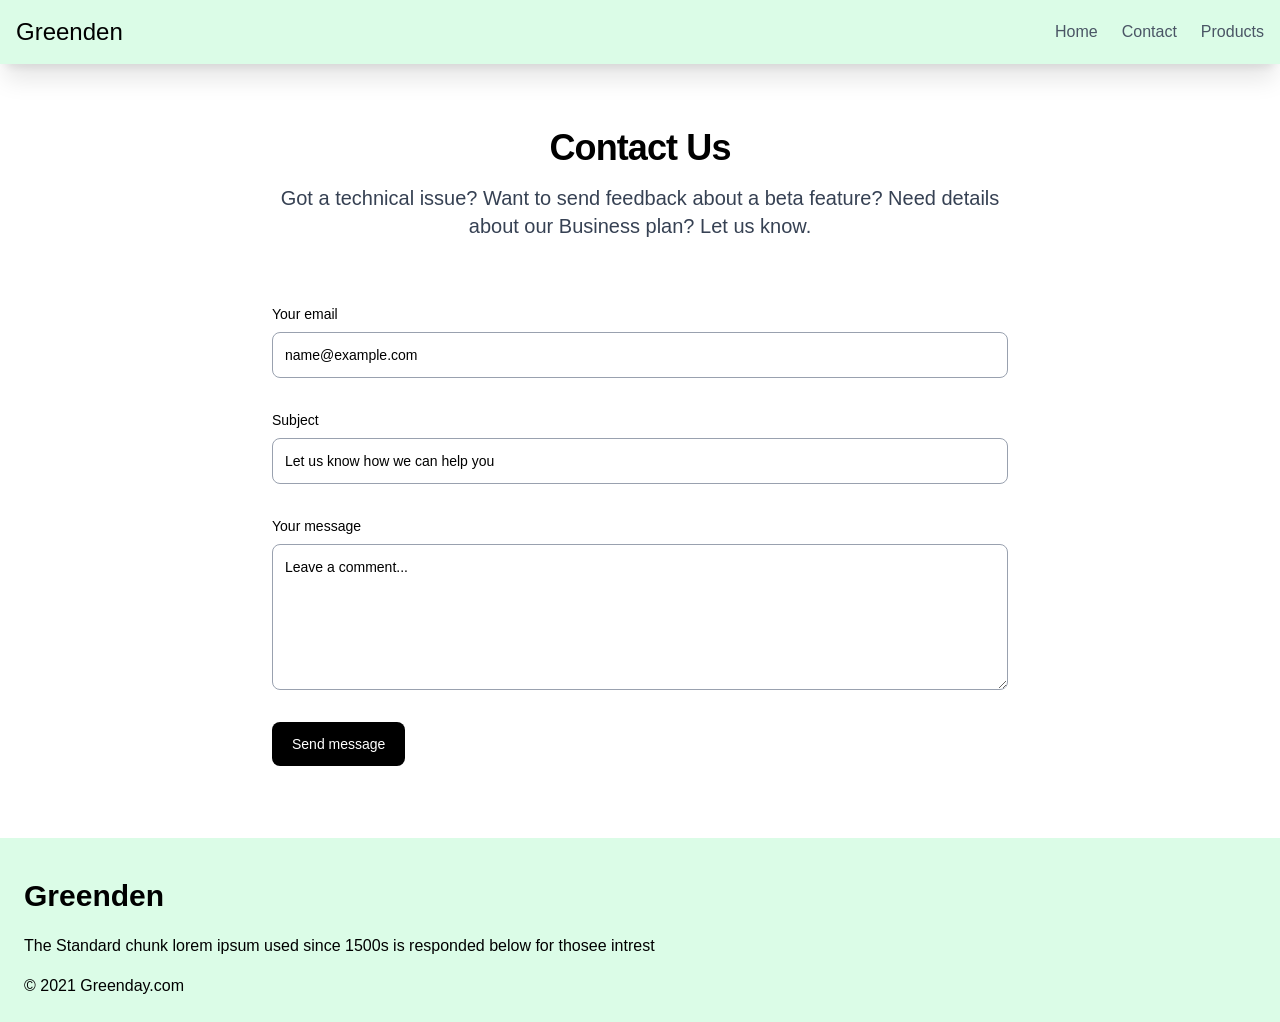
==== contact.html @ d9f5bf0a "greenden project" ====
<!DOCTYPE html>
<html lang="en">

<head>
    <meta charset="UTF-8">
    <meta name="viewport" content="width=device-width, initial-scale=1.0">
    <title>Greenden</title>
    <link href="./src/output.css" rel="stylesheet">
</head>

<body>
    <nav class="bg-green-100 p-4 flex items-center justify-between shadow-xl sticky top-0 z-10">
        <h1 class="text-2xl">Greenden</h1>

        <svg xmlns="http://www.w3.org/2000/svg" fill="none" viewBox="0 0 24 24" stroke-width="1.5" stroke="currentColor"
            class="size-6 md:hidden">
            <path stroke-linecap="round" stroke-linejoin="round" d="M3.75 6.75h16.5M3.75 12h16.5m-16.5 5.25h16.5" />
        </svg>


        <ul class="flex gap-6 text-gray-600 hidden md:flex">
            <li>
                <a class="hover:underline hover:text-black" href="./index.html">Home</a>
            </li>

            <li>
                <a class="hover:underline hover:text-black" href="contact.html">Contact</a>
            </li>

            <li>
                <a class="hover:underline hover:text-black" href="product.html">Products</a>
            </li>
        </ul>
    </nav>
<section class="bg-white">
    <div class="py-8 lg:py-16 px-4 mx-auto max-w-screen-md">

        <h2 class="mb-4 text-4xl tracking-tight font-extrabold text-center text-black">
            Contact Us
        </h2>

        <p class="mb-8 lg:mb-16 font-light text-center text-gray-700 sm:text-xl">
            Got a technical issue? Want to send feedback about a beta feature?
            Need details about our Business plan? Let us know.
        </p>

        <form action="#" class="space-y-8">

            <!-- Email -->
            <div>
                <label for="email"
                    class="block mb-2 text-sm font-medium text-black">
                    Your email
                </label>

                <input type="email"
                    id="email"
                    class="block w-full p-3 text-sm text-black bg-white border border-gray-400 rounded-lg focus:ring-2 focus:ring-green-500 focus:border-green-500"
                    placeholder="name@example.com"
                    required>
            </div>

            <!-- Subject -->
            <div>
                <label for="subject"
                    class="block mb-2 text-sm font-medium text-black">
                    Subject
                </label>

                <input type="text"
                    id="subject"
                    class="block w-full p-3 text-sm text-black bg-white border border-gray-400 rounded-lg focus:ring-2 focus:ring-green-500 focus:border-green-500"
                    placeholder="Let us know how we can help you"
                    required>
            </div>

            <!-- Message -->
            <div>
                <label for="message"
                    class="block mb-2 text-sm font-medium text-black">
                    Your message
                </label>

                <textarea id="message"
                    rows="6"
                    class="block w-full p-3 text-sm text-black bg-white border border-gray-400 rounded-lg focus:ring-2 focus:ring-green-500 focus:border-green-500"
                    placeholder="Leave a comment..."></textarea>
            </div>

            <!-- Button -->
            <button type="submit"
                class="py-3 px-5 text-sm font-medium text-white bg-black rounded-lg hover:bg-gray-800 focus:ring-4 focus:ring-gray-300">
                Send message
            </button>

        </form>
    </div>
</section>
    <section class="p-6 mt-2 bg-green-100">
        <div>
            <h1 class="font-bold text-3xl mt-3 py-1">Greenden</h1>
            <p class="mt-4">The Standard chunk lorem ipsum used since 1500s is responded below for thosee intrest</p>
            <P class="mt-4"> &copy; 2021 Greenday.com</P>
        </div>
    </section>
</body>

</html>
---- src/output.css ----
/*! tailwindcss v4.3.3 | MIT License | https://tailwindcss.com */
@layer properties;
@layer theme, base, components, utilities;
@layer theme {
  :root, :host {
    --font-sans: -apple-system, BlinkMacSystemFont, "Segoe UI", Roboto, "Helvetica Neue",
      "Noto Sans", Arial, sans-serif, "Apple Color Emoji", "Segoe UI Emoji",
      "Segoe UI Symbol", "Noto Color Emoji";
    --font-mono: ui-monospace, SFMono-Regular, Menlo, Monaco, Consolas, "Liberation Mono",
      "Courier New", monospace;
    --color-yellow-300: oklch(90.5% 0.182 98.111);
    --color-green-100: oklch(96.2% 0.044 156.743);
    --color-green-500: oklch(72.3% 0.219 149.579);
    --color-green-900: oklch(39.3% 0.095 152.535);
    --color-blue-500: oklch(62.3% 0.214 259.815);
    --color-blue-600: oklch(54.6% 0.245 262.881);
    --color-blue-700: oklch(48.8% 0.243 264.376);
    --color-slate-50: oklch(98.4% 0.003 247.858);
    --color-slate-300: oklch(86.9% 0.022 252.894);
    --color-slate-400: oklch(70.4% 0.04 256.788);
    --color-slate-600: oklch(44.6% 0.043 257.281);
    --color-slate-900: oklch(20.8% 0.042 265.755);
    --color-gray-50: oklch(98.5% 0.002 247.839);
    --color-gray-300: oklch(87.2% 0.01 258.338);
    --color-gray-400: oklch(70.7% 0.022 261.325);
    --color-gray-500: oklch(55.1% 0.027 264.364);
    --color-gray-600: oklch(44.6% 0.03 256.802);
    --color-gray-700: oklch(37.3% 0.034 259.733);
    --color-gray-800: oklch(27.8% 0.033 256.848);
    --color-gray-900: oklch(21% 0.034 264.665);
    --color-neutral-700: oklch(37.1% 0 none);
    --color-neutral-800: oklch(26.9% 0 none);
    --color-black: #000;
    --color-white: #fff;
    --spacing: 0.25rem;
    --breakpoint-md: 48rem;
    --container-xl: 36rem;
    --container-5xl: 64rem;
    --text-sm: 0.875rem;
    --text-sm--line-height: calc(1.25 / 0.875);
    --text-base: 1rem;
    --text-base--line-height: calc(1.5 / 1);
    --text-xl: 1.25rem;
    --text-xl--line-height: calc(1.75 / 1.25);
    --text-2xl: 1.5rem;
    --text-2xl--line-height: calc(2 / 1.5);
    --text-3xl: 1.875rem;
    --text-3xl--line-height: calc(2.25 / 1.875);
    --text-4xl: 2.25rem;
    --text-4xl--line-height: calc(2.5 / 2.25);
    --text-5xl: 3rem;
    --text-5xl--line-height: 1;
    --font-weight-light: 300;
    --font-weight-medium: 500;
    --font-weight-semibold: 600;
    --font-weight-bold: 700;
    --font-weight-extrabold: 800;
    --tracking-tight: -0.025em;
    --leading-relaxed: 1.625;
    --radius-md: 0.375rem;
    --radius-lg: 0.5rem;
    --default-transition-duration: 150ms;
    --default-transition-timing-function: cubic-bezier(0.4, 0, 0.2, 1);
    --default-font-family: var(--font-sans);
    --default-mono-font-family: var(--font-mono);
  }
}
@layer base {
  *, ::after, ::before, ::backdrop, ::file-selector-button {
    box-sizing: border-box;
    margin: 0;
    padding: 0;
    border: 0 solid;
  }
  html, :host {
    line-height: 1.5;
    -webkit-text-size-adjust: 100%;
    tab-size: 4;
    font-family: var(--default-font-family, -apple-system, BlinkMacSystemFont, "Segoe UI", Roboto, "Helvetica Neue", "Noto Sans", Arial, sans-serif, "Apple Color Emoji", "Segoe UI Emoji", "Segoe UI Symbol", "Noto Color Emoji");
    font-feature-settings: var(--default-font-feature-settings, normal);
    font-variation-settings: var(--default-font-variation-settings, normal);
    -webkit-tap-highlight-color: transparent;
  }
  hr {
    height: 0;
    color: inherit;
    border-top-width: 1px;
  }
  abbr:where([title]) {
    -webkit-text-decoration: underline dotted;
    text-decoration: underline dotted;
  }
  h1, h2, h3, h4, h5, h6 {
    font-size: inherit;
    font-weight: inherit;
  }
  a {
    color: inherit;
    -webkit-text-decoration: inherit;
    text-decoration: inherit;
  }
  b, strong {
    font-weight: bolder;
  }
  code, kbd, samp, pre {
    font-family: var(--default-mono-font-family, ui-monospace, SFMono-Regular, Menlo, Monaco, Consolas, "Liberation Mono", "Courier New", monospace);
    font-feature-settings: var(--default-mono-font-feature-settings, normal);
    font-variation-settings: var(--default-mono-font-variation-settings, normal);
    font-size: 1em;
  }
  small {
    font-size: 80%;
  }
  sub, sup {
    font-size: 75%;
    line-height: 0;
    position: relative;
    vertical-align: baseline;
  }
  sub {
    bottom: -0.25em;
  }
  sup {
    top: -0.5em;
  }
  table {
    text-indent: 0;
    border-color: inherit;
    border-collapse: collapse;
  }
  :-moz-focusring:where(:not(iframe)) {
    outline: auto;
  }
  progress {
    vertical-align: baseline;
  }
  summary {
    display: list-item;
  }
  ol, ul, menu {
    list-style: none;
  }
  img, svg, video, canvas, audio, iframe, embed, object {
    display: block;
    vertical-align: middle;
  }
  img, video {
    max-width: 100%;
    height: auto;
  }
  button, input, select, optgroup, textarea, ::file-selector-button {
    font: inherit;
    font-feature-settings: inherit;
    font-variation-settings: inherit;
    letter-spacing: inherit;
    color: inherit;
    border-radius: 0;
    background-color: transparent;
    opacity: 1;
  }
  :where(select:is([multiple], [size])) optgroup {
    font-weight: bolder;
  }
  :where(select:is([multiple], [size])) optgroup option {
    padding-inline-start: 20px;
  }
  ::file-selector-button {
    margin-inline-end: 4px;
  }
  ::placeholder {
    opacity: 1;
  }
  @supports (not (-webkit-appearance: -apple-pay-button))  or (contain-intrinsic-size: 1px) {
    ::placeholder {
      color: currentcolor;
      @supports (color: color-mix(in lab, red, red)) {
        color: color-mix(in oklab, currentcolor 50%, transparent);
      }
    }
  }
  textarea {
    resize: vertical;
  }
  ::-webkit-search-decoration {
    -webkit-appearance: none;
  }
  ::-webkit-date-and-time-value {
    min-height: 1lh;
    text-align: inherit;
  }
  ::-webkit-datetime-edit {
    display: inline-flex;
  }
  ::-webkit-datetime-edit-fields-wrapper {
    padding: 0;
  }
  ::-webkit-datetime-edit, ::-webkit-datetime-edit-year-field, ::-webkit-datetime-edit-month-field, ::-webkit-datetime-edit-day-field, ::-webkit-datetime-edit-hour-field, ::-webkit-datetime-edit-minute-field, ::-webkit-datetime-edit-second-field, ::-webkit-datetime-edit-millisecond-field, ::-webkit-datetime-edit-meridiem-field {
    padding-block: 0;
  }
  ::-webkit-calendar-picker-indicator {
    line-height: 1;
  }
  :-moz-ui-invalid {
    box-shadow: none;
  }
  button, input:where([type="button"], [type="reset"], [type="submit"]), ::file-selector-button {
    appearance: button;
  }
  ::-webkit-inner-spin-button, ::-webkit-outer-spin-button {
    height: auto;
  }
  [hidden]:where(:not([hidden="until-found"])) {
    display: none !important;
  }
}
@layer utilities {
  .sticky {
    position: sticky;
  }
  .top-0 {
    top: 0px;
  }
  .z-10 {
    z-index: 10;
  }
  .container {
    width: 100%;
    @media (width >= 40rem) {
      max-width: 40rem;
    }
    @media (width >= 48rem) {
      max-width: 48rem;
    }
    @media (width >= 64rem) {
      max-width: 64rem;
    }
    @media (width >= 80rem) {
      max-width: 80rem;
    }
    @media (width >= 96rem) {
      max-width: 96rem;
    }
  }
  .m-3 {
    margin: calc(var(--spacing) * 3);
  }
  .m-6 {
    margin: calc(var(--spacing) * 6);
  }
  .mx-auto {
    margin-inline: auto;
  }
  .mt-1 {
    margin-top: var(--spacing);
  }
  .mt-2 {
    margin-top: calc(var(--spacing) * 2);
  }
  .mt-3 {
    margin-top: calc(var(--spacing) * 3);
  }
  .mt-4 {
    margin-top: calc(var(--spacing) * 4);
  }
  .mt-6 {
    margin-top: calc(var(--spacing) * 6);
  }
  .mt-16 {
    margin-top: calc(var(--spacing) * 16);
  }
  .mb-2 {
    margin-bottom: calc(var(--spacing) * 2);
  }
  .mb-4 {
    margin-bottom: calc(var(--spacing) * 4);
  }
  .mb-6 {
    margin-bottom: calc(var(--spacing) * 6);
  }
  .mb-8 {
    margin-bottom: calc(var(--spacing) * 8);
  }
  .mb-12 {
    margin-bottom: calc(var(--spacing) * 12);
  }
  .block {
    display: block;
  }
  .flex {
    display: flex;
  }
  .grid {
    display: grid;
  }
  .hidden {
    display: none;
  }
  .inline {
    display: inline;
  }
  .inline-block {
    display: inline-block;
  }
  .table {
    display: table;
  }
  .size-6 {
    width: calc(var(--spacing) * 6);
    height: calc(var(--spacing) * 6);
  }
  .size-15 {
    width: calc(var(--spacing) * 15);
    height: calc(var(--spacing) * 15);
  }
  .w-80 {
    width: calc(var(--spacing) * 80);
  }
  .w-full {
    width: 100%;
  }
  .max-w-5xl {
    max-width: var(--container-5xl);
  }
  .max-w-screen-md {
    max-width: var(--breakpoint-md);
  }
  .max-w-xl {
    max-width: var(--container-xl);
  }
  .flex-shrink {
    flex-shrink: 1;
  }
  .shrink-0 {
    flex-shrink: 0;
  }
  .border-collapse {
    border-collapse: collapse;
  }
  .transform {
    transform: var(--tw-rotate-x,) var(--tw-rotate-y,) var(--tw-rotate-z,) var(--tw-skew-x,) var(--tw-skew-y,);
  }
  .cursor-pointer {
    cursor: pointer;
  }
  .resize {
    resize: both;
  }
  .grid-cols-2 {
    grid-template-columns: repeat(2, minmax(0, 1fr));
  }
  .items-center {
    align-items: center;
  }
  .items-start {
    align-items: flex-start;
  }
  .justify-between {
    justify-content: space-between;
  }
  .justify-center {
    justify-content: center;
  }
  .gap-4 {
    gap: calc(var(--spacing) * 4);
  }
  .gap-6 {
    gap: calc(var(--spacing) * 6);
  }
  :where(.space-y-6 > :not(:last-child)) {
    --tw-space-y-reverse: 0;
    margin-block-start: calc(calc(var(--spacing) * 6) * var(--tw-space-y-reverse));
    margin-block-end: calc(calc(var(--spacing) * 6) * calc(1 - var(--tw-space-y-reverse)));
  }
  :where(.space-y-8 > :not(:last-child)) {
    --tw-space-y-reverse: 0;
    margin-block-start: calc(calc(var(--spacing) * 8) * var(--tw-space-y-reverse));
    margin-block-end: calc(calc(var(--spacing) * 8) * calc(1 - var(--tw-space-y-reverse)));
  }
  .gap-x-6 {
    column-gap: calc(var(--spacing) * 6);
  }
  .gap-y-8 {
    row-gap: calc(var(--spacing) * 8);
  }
  .rounded {
    border-radius: 0.25rem;
  }
  .rounded-lg {
    border-radius: var(--radius-lg);
  }
  .rounded-md {
    border-radius: var(--radius-md);
  }
  .border {
    border-style: var(--tw-border-style);
    border-width: 1px;
  }
  .border-black {
    border-color: var(--color-black);
  }
  .border-blue-600 {
    border-color: var(--color-blue-600);
  }
  .border-gray-300 {
    border-color: var(--color-gray-300);
  }
  .border-gray-400 {
    border-color: var(--color-gray-400);
  }
  .bg-black {
    background-color: var(--color-black);
  }
  .bg-blue-600 {
    background-color: var(--color-blue-600);
  }
  .bg-gray-50 {
    background-color: var(--color-gray-50);
  }
  .bg-green-100 {
    background-color: var(--color-green-100);
  }
  .bg-green-900 {
    background-color: var(--color-green-900);
  }
  .bg-white {
    background-color: var(--color-white);
  }
  .fill-slate-600 {
    fill: var(--color-slate-600);
  }
  .p-2 {
    padding: calc(var(--spacing) * 2);
  }
  .p-2\.5 {
    padding: calc(var(--spacing) * 2.5);
  }
  .p-3 {
    padding: calc(var(--spacing) * 3);
  }
  .p-4 {
    padding: calc(var(--spacing) * 4);
  }
  .p-5 {
    padding: calc(var(--spacing) * 5);
  }
  .p-6 {
    padding: calc(var(--spacing) * 6);
  }
  .px-3 {
    padding-inline: calc(var(--spacing) * 3);
  }
  .px-4 {
    padding-inline: calc(var(--spacing) * 4);
  }
  .px-5 {
    padding-inline: calc(var(--spacing) * 5);
  }
  .py-1 {
    padding-block: var(--spacing);
  }
  .py-2 {
    padding-block: calc(var(--spacing) * 2);
  }
  .py-2\.5 {
    padding-block: calc(var(--spacing) * 2.5);
  }
  .py-3 {
    padding-block: calc(var(--spacing) * 3);
  }
  .py-8 {
    padding-block: calc(var(--spacing) * 8);
  }
  .text-center {
    text-align: center;
  }
  .text-2xl {
    font-size: var(--text-2xl);
    line-height: var(--tw-leading, var(--text-2xl--line-height));
  }
  .text-3xl {
    font-size: var(--text-3xl);
    line-height: var(--tw-leading, var(--text-3xl--line-height));
  }
  .text-4xl {
    font-size: var(--text-4xl);
    line-height: var(--tw-leading, var(--text-4xl--line-height));
  }
  .text-base {
    font-size: var(--text-base);
    line-height: var(--tw-leading, var(--text-base--line-height));
  }
  .text-sm {
    font-size: var(--text-sm);
    line-height: var(--tw-leading, var(--text-sm--line-height));
  }
  .text-xl {
    font-size: var(--text-xl);
    line-height: var(--tw-leading, var(--text-xl--line-height));
  }
  .leading-relaxed {
    --tw-leading: var(--leading-relaxed);
    line-height: var(--leading-relaxed);
  }
  .font-bold {
    --tw-font-weight: var(--font-weight-bold);
    font-weight: var(--font-weight-bold);
  }
  .font-extrabold {
    --tw-font-weight: var(--font-weight-extrabold);
    font-weight: var(--font-weight-extrabold);
  }
  .font-light {
    --tw-font-weight: var(--font-weight-light);
    font-weight: var(--font-weight-light);
  }
  .font-medium {
    --tw-font-weight: var(--font-weight-medium);
    font-weight: var(--font-weight-medium);
  }
  .font-semibold {
    --tw-font-weight: var(--font-weight-semibold);
    font-weight: var(--font-weight-semibold);
  }
  .tracking-tight {
    --tw-tracking: var(--tracking-tight);
    letter-spacing: var(--tracking-tight);
  }
  .text-black {
    color: var(--color-black);
  }
  .text-gray-500 {
    color: var(--color-gray-500);
  }
  .text-gray-600 {
    color: var(--color-gray-600);
  }
  .text-gray-700 {
    color: var(--color-gray-700);
  }
  .text-gray-900 {
    color: var(--color-gray-900);
  }
  .text-slate-600 {
    color: var(--color-slate-600);
  }
  .text-slate-900 {
    color: var(--color-slate-900);
  }
  .text-white {
    color: var(--color-white);
  }
  .text-yellow-300 {
    color: var(--color-yellow-300);
  }
  .underline {
    text-decoration-line: underline;
  }
  .shadow-sm {
    --tw-shadow: 0 1px 3px 0 var(--tw-shadow-color, rgb(0 0 0 / 0.1)), 0 1px 2px -1px var(--tw-shadow-color, rgb(0 0 0 / 0.1));
    box-shadow: var(--tw-inset-shadow), var(--tw-inset-ring-shadow), var(--tw-ring-offset-shadow), var(--tw-ring-shadow), var(--tw-shadow);
  }
  .shadow-xl {
    --tw-shadow: 0 20px 25px -5px var(--tw-shadow-color, rgb(0 0 0 / 0.1)), 0 8px 10px -6px var(--tw-shadow-color, rgb(0 0 0 / 0.1));
    box-shadow: var(--tw-inset-shadow), var(--tw-inset-ring-shadow), var(--tw-ring-offset-shadow), var(--tw-ring-shadow), var(--tw-shadow);
  }
  .outline {
    outline-style: var(--tw-outline-style);
    outline-width: 1px;
  }
  .outline-1 {
    outline-style: var(--tw-outline-style);
    outline-width: 1px;
  }
  .-outline-offset-1 {
    outline-offset: calc(1px * -1);
  }
  .outline-slate-300 {
    outline-color: var(--color-slate-300);
  }
  .transition-all {
    transition-property: all;
    transition-timing-function: var(--tw-ease, var(--default-transition-timing-function));
    transition-duration: var(--tw-duration, var(--default-transition-duration));
  }
  @media (hover: hover) {
    .hover\:-translate-y-1:hover {
      --tw-translate-y: calc(var(--spacing) * -1);
      translate: var(--tw-translate-x) var(--tw-translate-y);
    }
    .hover\:transform:hover {
      transform: var(--tw-rotate-x,) var(--tw-rotate-y,) var(--tw-rotate-z,) var(--tw-skew-x,) var(--tw-skew-y,);
    }
    .hover\:bg-blue-700:hover {
      background-color: var(--color-blue-700);
    }
    .hover\:bg-gray-800:hover {
      background-color: var(--color-gray-800);
    }
    .hover\:text-black:hover {
      color: var(--color-black);
    }
    .hover\:underline:hover {
      text-decoration-line: underline;
    }
    .hover\:shadow-2xl:hover {
      --tw-shadow: 0 25px 50px -12px var(--tw-shadow-color, rgb(0 0 0 / 0.25));
      box-shadow: var(--tw-inset-shadow), var(--tw-inset-ring-shadow), var(--tw-ring-offset-shadow), var(--tw-ring-shadow), var(--tw-shadow);
    }
    .hover\:shadow-xl:hover {
      --tw-shadow: 0 20px 25px -5px var(--tw-shadow-color, rgb(0 0 0 / 0.1)), 0 8px 10px -6px var(--tw-shadow-color, rgb(0 0 0 / 0.1));
      box-shadow: var(--tw-inset-shadow), var(--tw-inset-ring-shadow), var(--tw-ring-offset-shadow), var(--tw-ring-shadow), var(--tw-shadow);
    }
  }
  .focus\:border-green-500:focus {
    border-color: var(--color-green-500);
  }
  .focus\:ring-2:focus {
    --tw-ring-shadow: var(--tw-ring-inset,) 0 0 0 calc(2px + var(--tw-ring-offset-width)) var(--tw-ring-color, currentcolor);
    box-shadow: var(--tw-inset-shadow), var(--tw-inset-ring-shadow), var(--tw-ring-offset-shadow), var(--tw-ring-shadow), var(--tw-shadow);
  }
  .focus\:ring-4:focus {
    --tw-ring-shadow: var(--tw-ring-inset,) 0 0 0 calc(4px + var(--tw-ring-offset-width)) var(--tw-ring-color, currentcolor);
    box-shadow: var(--tw-inset-shadow), var(--tw-inset-ring-shadow), var(--tw-ring-offset-shadow), var(--tw-ring-shadow), var(--tw-shadow);
  }
  .focus\:ring-gray-300:focus {
    --tw-ring-color: var(--color-gray-300);
  }
  .focus\:ring-green-500:focus {
    --tw-ring-color: var(--color-green-500);
  }
  .focus\:outline-2:focus {
    outline-style: var(--tw-outline-style);
    outline-width: 2px;
  }
  .focus\:-outline-offset-2:focus {
    outline-offset: calc(2px * -1);
  }
  .focus\:outline-blue-600:focus {
    outline-color: var(--color-blue-600);
  }
  .focus\:outline-none:focus {
    --tw-outline-style: none;
    outline-style: none;
  }
  .focus-visible\:ring-2:focus-visible {
    --tw-ring-shadow: var(--tw-ring-inset,) 0 0 0 calc(2px + var(--tw-ring-offset-width)) var(--tw-ring-color, currentcolor);
    box-shadow: var(--tw-inset-shadow), var(--tw-inset-ring-shadow), var(--tw-ring-offset-shadow), var(--tw-ring-shadow), var(--tw-shadow);
  }
  .focus-visible\:ring-blue-500:focus-visible {
    --tw-ring-color: var(--color-blue-500);
  }
  @media (width >= 40rem) {
    .sm\:col-span-2 {
      grid-column: span 2 / span 2;
    }
    .sm\:w-fit {
      width: fit-content;
    }
    .sm\:grid-cols-2 {
      grid-template-columns: repeat(2, minmax(0, 1fr));
    }
    .sm\:text-xl {
      font-size: var(--text-xl);
      line-height: var(--tw-leading, var(--text-xl--line-height));
    }
  }
  @media (width >= 48rem) {
    .md\:mt-20 {
      margin-top: calc(var(--spacing) * 20);
    }
    .md\:mb-16 {
      margin-bottom: calc(var(--spacing) * 16);
    }
    .md\:block {
      display: block;
    }
    .md\:flex {
      display: flex;
    }
    .md\:hidden {
      display: none;
    }
    .md\:grid-cols-4 {
      grid-template-columns: repeat(4, minmax(0, 1fr));
    }
    .md\:px-8 {
      padding-inline: calc(var(--spacing) * 8);
    }
    .md\:text-4xl {
      font-size: var(--text-4xl);
      line-height: var(--tw-leading, var(--text-4xl--line-height));
    }
    .md\:text-5xl {
      font-size: var(--text-5xl);
      line-height: var(--tw-leading, var(--text-5xl--line-height));
    }
  }
  @media (width >= 64rem) {
    .lg\:mb-16 {
      margin-bottom: calc(var(--spacing) * 16);
    }
    .lg\:grid-cols-4 {
      grid-template-columns: repeat(4, minmax(0, 1fr));
    }
    .lg\:py-16 {
      padding-block: calc(var(--spacing) * 16);
    }
  }
  @media (prefers-color-scheme: dark) {
    .dark\:border-gray-600 {
      border-color: var(--color-gray-600);
    }
    .dark\:bg-gray-700 {
      background-color: var(--color-gray-700);
    }
    .dark\:bg-gray-900 {
      background-color: var(--color-gray-900);
    }
    .dark\:bg-neutral-800 {
      background-color: var(--color-neutral-800);
    }
    .dark\:fill-slate-400 {
      fill: var(--color-slate-400);
    }
    .dark\:text-gray-300 {
      color: var(--color-gray-300);
    }
    .dark\:text-gray-400 {
      color: var(--color-gray-400);
    }
    .dark\:text-slate-50 {
      color: var(--color-slate-50);
    }
    .dark\:text-slate-400 {
      color: var(--color-slate-400);
    }
    .dark\:text-white {
      color: var(--color-white);
    }
    .dark\:placeholder-gray-400::placeholder {
      color: var(--color-gray-400);
    }
    .dark\:outline-neutral-700 {
      outline-color: var(--color-neutral-700);
    }
  }
}
@property --tw-rotate-x {
  syntax: "*";
  inherits: false;
}
@property --tw-rotate-y {
  syntax: "*";
  inherits: false;
}
@property --tw-rotate-z {
  syntax: "*";
  inherits: false;
}
@property --tw-skew-x {
  syntax: "*";
  inherits: false;
}
@property --tw-skew-y {
  syntax: "*";
  inherits: false;
}
@property --tw-space-y-reverse {
  syntax: "*";
  inherits: false;
  initial-value: 0;
}
@property --tw-border-style {
  syntax: "*";
  inherits: false;
  initial-value: solid;
}
@property --tw-leading {
  syntax: "*";
  inherits: false;
}
@property --tw-font-weight {
  syntax: "*";
  inherits: false;
}
@property --tw-tracking {
  syntax: "*";
  inherits: false;
}
@property --tw-shadow {
  syntax: "*";
  inherits: false;
  initial-value: 0 0 #0000;
}
@property --tw-shadow-color {
  syntax: "*";
  inherits: false;
}
@property --tw-shadow-alpha {
  syntax: "<percentage>";
  inherits: false;
  initial-value: 100%;
}
@property --tw-inset-shadow {
  syntax: "*";
  inherits: false;
  initial-value: 0 0 #0000;
}
@property --tw-inset-shadow-color {
  syntax: "*";
  inherits: false;
}
@property --tw-inset-shadow-alpha {
  syntax: "<percentage>";
  inherits: false;
  initial-value: 100%;
}
@property --tw-ring-color {
  syntax: "*";
  inherits: false;
}
@property --tw-ring-shadow {
  syntax: "*";
  inherits: false;
  initial-value: 0 0 #0000;
}
@property --tw-inset-ring-color {
  syntax: "*";
  inherits: false;
}
@property --tw-inset-ring-shadow {
  syntax: "*";
  inherits: false;
  initial-value: 0 0 #0000;
}
@property --tw-ring-inset {
  syntax: "*";
  inherits: false;
}
@property --tw-ring-offset-width {
  syntax: "<length>";
  inherits: false;
  initial-value: 0px;
}
@property --tw-ring-offset-color {
  syntax: "*";
  inherits: false;
  initial-value: #fff;
}
@property --tw-ring-offset-shadow {
  syntax: "*";
  inherits: false;
  initial-value: 0 0 #0000;
}
@property --tw-outline-style {
  syntax: "*";
  inherits: false;
  initial-value: solid;
}
@property --tw-translate-x {
  syntax: "*";
  inherits: false;
  initial-value: 0;
}
@property --tw-translate-y {
  syntax: "*";
  inherits: false;
  initial-value: 0;
}
@property --tw-translate-z {
  syntax: "*";
  inherits: false;
  initial-value: 0;
}
@layer properties {
  @supports ((-webkit-hyphens: none) and (not (margin-trim: inline))) or ((-moz-orient: inline) and (not (color:rgb(from red r g b)))) {
    *, ::before, ::after, ::backdrop {
      --tw-rotate-x: initial;
      --tw-rotate-y: initial;
      --tw-rotate-z: initial;
      --tw-skew-x: initial;
      --tw-skew-y: initial;
      --tw-space-y-reverse: 0;
      --tw-border-style: solid;
      --tw-leading: initial;
      --tw-font-weight: initial;
      --tw-tracking: initial;
      --tw-shadow: 0 0 #0000;
      --tw-shadow-color: initial;
      --tw-shadow-alpha: 100%;
      --tw-inset-shadow: 0 0 #0000;
      --tw-inset-shadow-color: initial;
      --tw-inset-shadow-alpha: 100%;
      --tw-ring-color: initial;
      --tw-ring-shadow: 0 0 #0000;
      --tw-inset-ring-color: initial;
      --tw-inset-ring-shadow: 0 0 #0000;
      --tw-ring-inset: initial;
      --tw-ring-offset-width: 0px;
      --tw-ring-offset-color: #fff;
      --tw-ring-offset-shadow: 0 0 #0000;
      --tw-outline-style: solid;
      --tw-translate-x: 0;
      --tw-translate-y: 0;
      --tw-translate-z: 0;
    }
  }
}
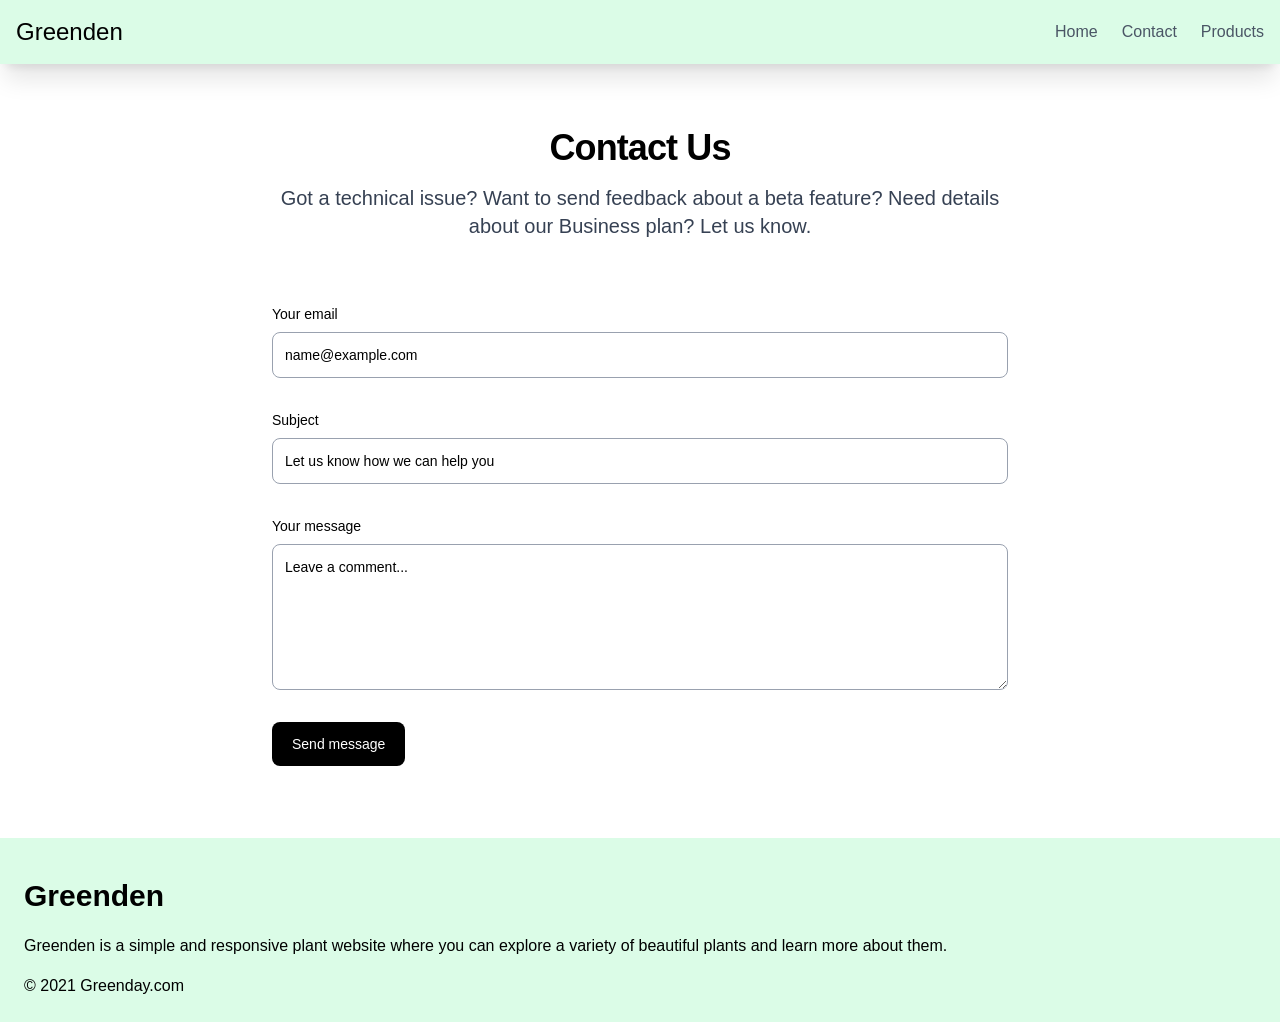
==== commit 475962f9: "updated" ====
--- a/contact.html
+++ b/contact.html
@@ -99,7 +99,7 @@
     <section class="p-6 mt-2 bg-green-100">
         <div>
             <h1 class="font-bold text-3xl mt-3 py-1">Greenden</h1>
-            <p class="mt-4">The Standard chunk lorem ipsum used since 1500s is responded below for thosee intrest</p>
+            <p class="mt-4">Greenden is a simple and responsive plant website where you can explore a variety of beautiful plants and learn more about them.</p>
             <P class="mt-4"> &copy; 2021 Greenday.com</P>
         </div>
     </section>
